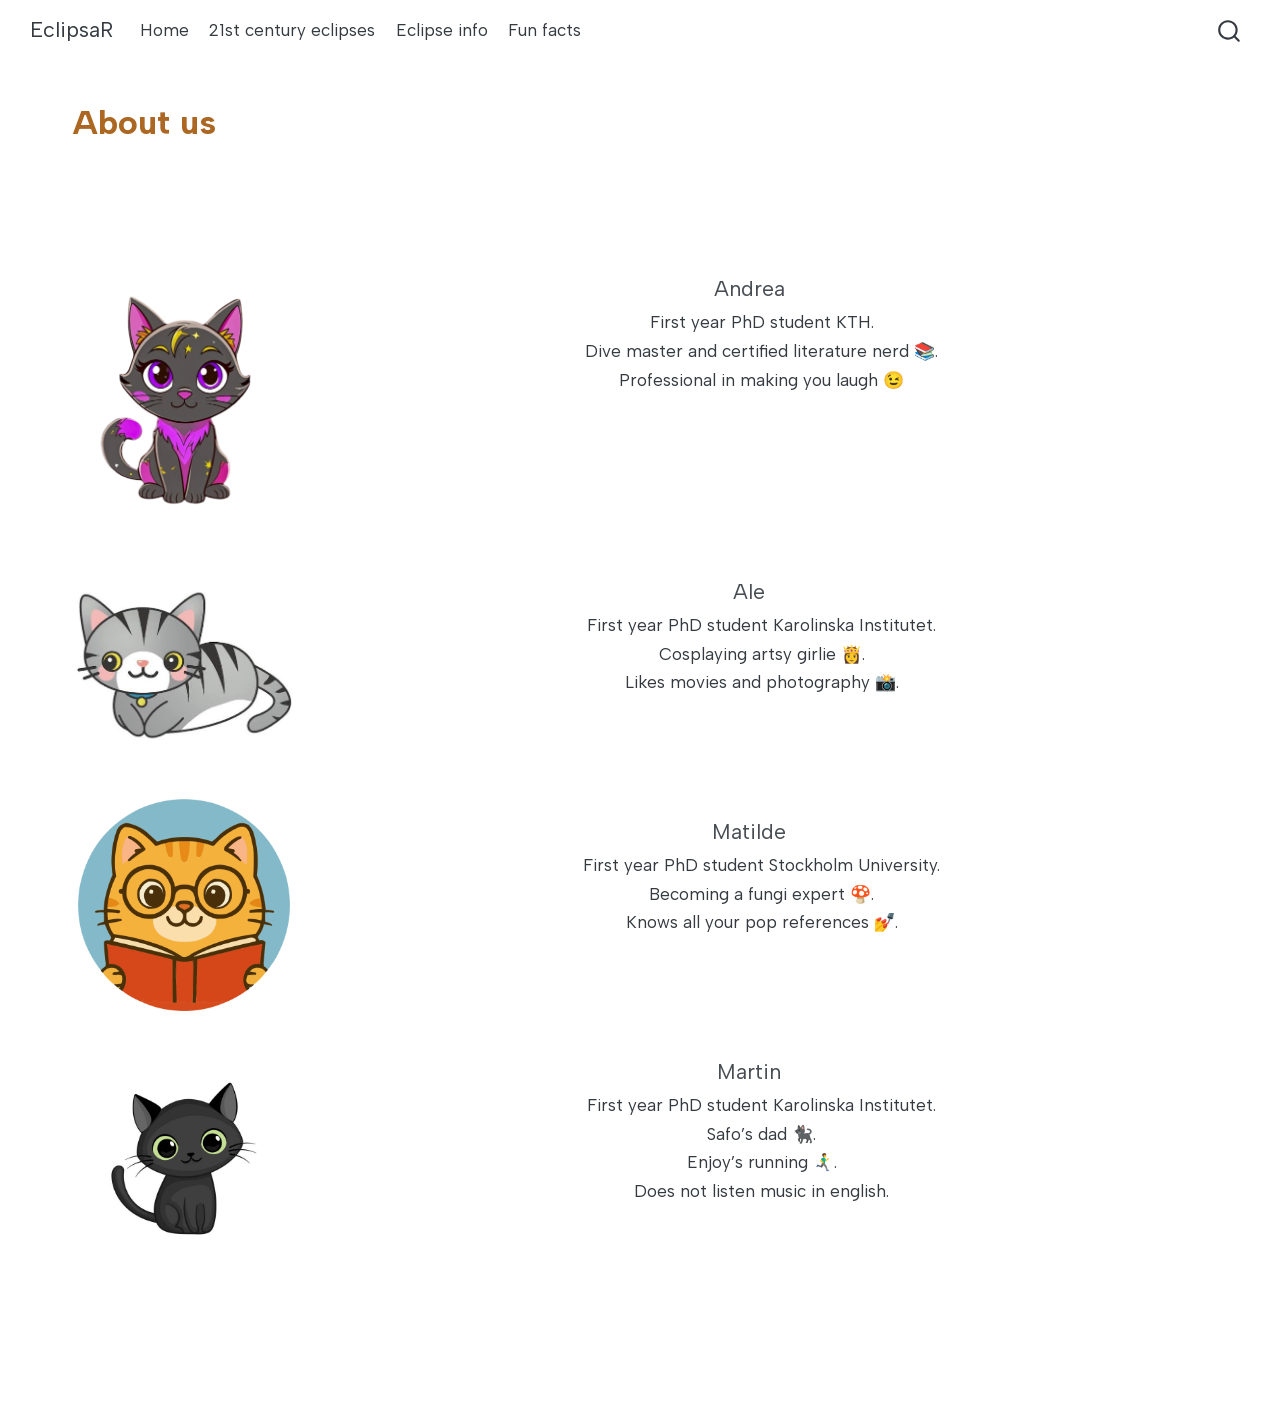
==== about.html @ 077493d9 "Built site for gh-pages" ====
<!DOCTYPE html>
<html xmlns="http://www.w3.org/1999/xhtml" lang="en" xml:lang="en"><head>

<meta charset="utf-8">
<meta name="generator" content="quarto-1.9.37">

<meta name="viewport" content="width=device-width, initial-scale=1.0, user-scalable=yes">


<title>About us – EclipsaR</title>
<style>
/* Default styles provided by pandoc.
** See https://pandoc.org/MANUAL.html#variables-for-html for config info.
*/
code{white-space: pre-wrap;}
span.smallcaps{font-variant: small-caps;}
div.columns{display: flex; gap: min(4vw, 1.5em);}
div.column{flex: auto; overflow-x: auto;}
div.hanging-indent{margin-left: 1.5em; text-indent: -1.5em;}
ul.task-list{list-style: none;}
ul.task-list li input[type="checkbox"] {
  width: 0.8em;
  margin: 0 0.8em 0.2em -1em; /* quarto-specific, see https://github.com/quarto-dev/quarto-cli/issues/4556 */ 
  vertical-align: middle;
}
</style>


<script src="site_libs/quarto-nav/quarto-nav.js"></script>
<script src="site_libs/quarto-nav/headroom.min.js"></script>
<script src="site_libs/clipboard/clipboard.min.js"></script>
<script src="site_libs/quarto-search/autocomplete.umd.js"></script>
<script src="site_libs/quarto-search/fuse.min.js"></script>
<script src="site_libs/quarto-search/quarto-search.js"></script>
<meta name="quarto:offset" content="./">
<script src="site_libs/quarto-html/quarto.js" type="module"></script>
<script src="site_libs/quarto-html/tabsets/tabsets.js" type="module"></script>
<script src="site_libs/quarto-html/popper.min.js"></script>
<script src="site_libs/quarto-html/tippy.umd.min.js"></script>
<script src="site_libs/quarto-html/anchor.min.js"></script>
<link href="site_libs/quarto-html/tippy.css" rel="stylesheet">
<link href="site_libs/quarto-html/quarto-syntax-highlighting-7f8f88aac4f3542376d5c11b86a4c14d.css" rel="stylesheet" class="quarto-color-scheme" id="quarto-text-highlighting-styles">
<link href="site_libs/quarto-html/quarto-syntax-highlighting-dark-d0ae9245876894da5ac7e18953ecc5cc.css" rel="stylesheet" class="quarto-color-scheme quarto-color-alternate" id="quarto-text-highlighting-styles">
<link href="site_libs/quarto-html/quarto-syntax-highlighting-7f8f88aac4f3542376d5c11b86a4c14d.css" rel="stylesheet" class="quarto-color-scheme-extra" id="quarto-text-highlighting-styles">
<script src="site_libs/bootstrap/bootstrap.min.js"></script>
<link href="site_libs/bootstrap/bootstrap-icons.css" rel="stylesheet">
<link href="site_libs/bootstrap/bootstrap-c820c790776d491c0a2e47036dd81f29.min.css" rel="stylesheet" append-hash="true" class="quarto-color-scheme" id="quarto-bootstrap" data-mode="light">
<link href="site_libs/bootstrap/bootstrap-dark-418bec9bb1acf93c9f343d7b9f909638.min.css" rel="stylesheet" append-hash="true" class="quarto-color-scheme quarto-color-alternate" id="quarto-bootstrap" data-mode="light">
<link href="site_libs/bootstrap/bootstrap-c820c790776d491c0a2e47036dd81f29.min.css" rel="stylesheet" append-hash="true" class="quarto-color-scheme-extra" id="quarto-bootstrap" data-mode="light">
<script id="quarto-search-options" type="application/json">{
  "location": "navbar",
  "copy-button": false,
  "collapse-after": 3,
  "panel-placement": "end",
  "type": "overlay",
  "limit": 50,
  "keyboard-shortcut": [
    "f",
    "/",
    "s"
  ],
  "show-item-context": false,
  "language": {
    "search-no-results-text": "No results",
    "search-matching-documents-text": "matching documents",
    "search-copy-link-title": "Copy link to search",
    "search-hide-matches-text": "Hide additional matches",
    "search-more-match-text": "more match in this document",
    "search-more-matches-text": "more matches in this document",
    "search-clear-button-title": "Clear",
    "search-text-placeholder": "",
    "search-detached-cancel-button-title": "Cancel",
    "search-submit-button-title": "Submit",
    "search-label": "Search"
  }
}</script>
<style>

      .quarto-title-block .quarto-title-banner h1,
      .quarto-title-block .quarto-title-banner h2,
      .quarto-title-block .quarto-title-banner h3,
      .quarto-title-block .quarto-title-banner h4,
      .quarto-title-block .quarto-title-banner h5,
      .quarto-title-block .quarto-title-banner h6
      {
        color:  #AC6722;
      }

      .quarto-title-block .quarto-title-banner {
        color:  #AC6722;
      }
</style>


</head>

<body class="nav-fixed quarto-light">

<div id="quarto-search-results"></div>
  <header id="quarto-header" class="headroom fixed-top quarto-banner">
    <nav class="navbar navbar-expand-lg " data-bs-theme="dark">
      <div class="navbar-container container-fluid">
      <div class="navbar-brand-container mx-auto">
    <a class="navbar-brand" href="./index.html">
    <span class="navbar-title">EclipsaR</span>
    </a>
  </div>
            <div id="quarto-search" class="" title="Search"></div>
          <button class="navbar-toggler" type="button" data-bs-toggle="collapse" data-bs-target="#navbarCollapse" aria-controls="navbarCollapse" role="menu" aria-expanded="false" aria-label="Toggle navigation" onclick="if (window.quartoToggleHeadroom) { window.quartoToggleHeadroom(); }">
  <span class="navbar-toggler-icon"></span>
</button>
          <div class="collapse navbar-collapse" id="navbarCollapse">
            <ul class="navbar-nav navbar-nav-scroll me-auto">
  <li class="nav-item">
    <a class="nav-link" href="./index.html"> 
<span class="menu-text">Home</span></a>
  </li>  
  <li class="nav-item">
    <a class="nav-link" href="./Map_21st_century_eclipses.html"> 
<span class="menu-text">21st century eclipses</span></a>
  </li>  
  <li class="nav-item">
    <a class="nav-link" href="./interactive_table.html"> 
<span class="menu-text">Eclipse info</span></a>
  </li>  
  <li class="nav-item">
    <a class="nav-link" href="./fun_facts.html"> 
<span class="menu-text">Fun facts</span></a>
  </li>  
</ul>
          </div> <!-- /navcollapse -->
            <div class="quarto-navbar-tools">
</div>
      </div> <!-- /container-fluid -->
    </nav>
</header>
<!-- content -->
<header id="title-block-header" class="quarto-title-block default page-columns page-full">
  <div class="quarto-title-banner page-columns page-full">
    <div class="quarto-title column-page">
      <h1 class="title">About us</h1>
                      </div>
  </div>
    
  
  <div class="quarto-title-meta column-page">

      
    
      
    </div>
    
  
  </header><div id="quarto-content" class="quarto-container page-columns page-rows-contents page-layout-full page-navbar">
<!-- sidebar -->
<!-- margin-sidebar -->
    
<!-- main -->
<main class="content quarto-banner-title-block column-page" id="quarto-document-content">





<div class="quarto-layout-panel" data-layout="[20,80]">
<div class="quarto-layout-row">
<div class="quarto-layout-cell" style="flex-basis: 20.0%;justify-content: center;">
<p><img src="data/profiles/Andrea.png" class="img-fluid"></p>
</div>
<section id="andrea" class="level4 text-center quarto-layout-cell" style="flex-basis: 80.0%;justify-content: flex-start;">
<h4 class="anchored" data-anchor-id="andrea">Andrea</h4>
<p>First year PhD student KTH.</p>
<p>Dive master and certified literature nerd 📚.</p>
<p>Professional in making you laugh 😉</p>
</section>
</div>
</div>
<div class="quarto-layout-panel" data-layout="[20,80]">
<div class="quarto-layout-row">
<div class="quarto-layout-cell" style="flex-basis: 20.0%;justify-content: center;">
<p><img src="data/profiles/Ale.jpeg" class="img-fluid"></p>
</div>
<section id="ale" class="level4 text-center quarto-layout-cell" style="flex-basis: 80.0%;justify-content: flex-start;">
<h4 class="anchored" data-anchor-id="ale">Ale</h4>
<p>First year PhD student Karolinska Institutet.</p>
<p>Cosplaying artsy girlie 👸.</p>
<p>Likes movies and photography 📸.</p>
</section>
</div>
</div>
<div class="quarto-layout-panel" data-layout="[20,80]">
<div class="quarto-layout-row">
<div class="quarto-layout-cell" style="flex-basis: 20.0%;justify-content: center;">
<p><img src="data/profiles/Matilde.png" class="img-fluid"></p>
</div>
<section id="matilde" class="level4 text-center quarto-layout-cell" style="flex-basis: 80.0%;justify-content: flex-start;">
<h4 class="anchored" data-anchor-id="matilde">Matilde</h4>
<p>First year PhD student Stockholm University.</p>
<p>Becoming a fungi expert 🍄.</p>
<p>Knows all your pop references 💅.</p>
</section>
</div>
</div>
<div class="quarto-layout-panel" data-layout="[20,80]">
<div class="quarto-layout-row">
<div class="quarto-layout-cell" style="flex-basis: 20.0%;justify-content: center;">
<p><img src="data/profiles/Martin.jpg" class="img-fluid"></p>
</div>
<section id="martin" class="level4 text-center quarto-layout-cell" style="flex-basis: 80.0%;justify-content: flex-start;">
<h4 class="anchored" data-anchor-id="martin">Martin</h4>
<p>First year PhD student Karolinska Institutet.</p>
<p>Safo’s dad 🐈‍⬛.</p>
<p>Enjoy’s running 🏃‍♂️‍➡️.</p>
<p>Does not listen music in english.</p>
</section>
</div>
</div>



</main> <!-- /main -->
<script id="quarto-html-after-body" type="application/javascript">
  window.document.addEventListener("DOMContentLoaded", function (event) {
    const icon = "";
    const anchorJS = new window.AnchorJS();
    anchorJS.options = {
      placement: 'right',
      icon: icon
    };
    anchorJS.add('.anchored');
    const isCodeAnnotation = (el) => {
      for (const clz of el.classList) {
        if (clz.startsWith('code-annotation-')) {                     
          return true;
        }
      }
      return false;
    }
    const onCopySuccess = function(e) {
      // button target
      const button = e.trigger;
      // don't keep focus
      button.blur();
      // flash "checked"
      button.classList.add('code-copy-button-checked');
      var currentTitle = button.getAttribute("title");
      button.setAttribute("title", "Copied!");
      let tooltip;
      if (window.bootstrap) {
        button.setAttribute("data-bs-toggle", "tooltip");
        button.setAttribute("data-bs-placement", "left");
        button.setAttribute("data-bs-title", "Copied!");
        tooltip = new bootstrap.Tooltip(button, 
          { trigger: "manual", 
            customClass: "code-copy-button-tooltip",
            offset: [0, -8]});
        tooltip.show();    
      }
      setTimeout(function() {
        if (tooltip) {
          tooltip.hide();
          button.removeAttribute("data-bs-title");
          button.removeAttribute("data-bs-toggle");
          button.removeAttribute("data-bs-placement");
        }
        button.setAttribute("title", currentTitle);
        button.classList.remove('code-copy-button-checked');
      }, 1000);
      // clear code selection
      e.clearSelection();
    }
    const getTextToCopy = function(trigger) {
      const outerScaffold = trigger.parentElement.cloneNode(true);
      const codeEl = outerScaffold.querySelector('code');
      for (const childEl of codeEl.children) {
        if (isCodeAnnotation(childEl)) {
          childEl.remove();
        }
      }
      return codeEl.innerText;
    }
    const clipboard = new window.ClipboardJS('.code-copy-button:not([data-in-quarto-modal])', {
      text: getTextToCopy
    });
    clipboard.on('success', onCopySuccess);
    if (window.document.getElementById('quarto-embedded-source-code-modal')) {
      const clipboardModal = new window.ClipboardJS('.code-copy-button[data-in-quarto-modal]', {
        text: getTextToCopy,
        container: window.document.getElementById('quarto-embedded-source-code-modal')
      });
      clipboardModal.on('success', onCopySuccess);
    }
      var localhostRegex = new RegExp(/^(?:http|https):\/\/localhost\:?[0-9]*\//);
      var mailtoRegex = new RegExp(/^mailto:/);
        var filterRegex = new RegExp('/' + window.location.host + '/');
      var isInternal = (href) => {
          return filterRegex.test(href) || localhostRegex.test(href) || mailtoRegex.test(href);
      }
      // Inspect non-navigation links and adorn them if external
     var links = window.document.querySelectorAll('a[href]:not(.nav-link):not(.navbar-brand):not(.toc-action):not(.sidebar-link):not(.sidebar-item-toggle):not(.pagination-link):not(.no-external):not([aria-hidden]):not(.dropdown-item):not(.quarto-navigation-tool):not(.about-link)');
      for (var i=0; i<links.length; i++) {
        const link = links[i];
        if (!isInternal(link.href)) {
          // undo the damage that might have been done by quarto-nav.js in the case of
          // links that we want to consider external
          if (link.dataset.originalHref !== undefined) {
            link.href = link.dataset.originalHref;
          }
        }
      }
    function tippyHover(el, contentFn, onTriggerFn, onUntriggerFn) {
      const config = {
        allowHTML: true,
        maxWidth: 500,
        delay: 100,
        arrow: false,
        appendTo: function(el) {
            return el.parentElement;
        },
        interactive: true,
        interactiveBorder: 10,
        theme: 'quarto',
        placement: 'bottom-start',
      };
      if (contentFn) {
        config.content = contentFn;
      }
      if (onTriggerFn) {
        config.onTrigger = onTriggerFn;
      }
      if (onUntriggerFn) {
        config.onUntrigger = onUntriggerFn;
      }
      window.tippy(el, config); 
    }
    const noterefs = window.document.querySelectorAll('a[role="doc-noteref"]');
    for (var i=0; i<noterefs.length; i++) {
      const ref = noterefs[i];
      tippyHover(ref, function() {
        // use id or data attribute instead here
        let href = ref.getAttribute('data-footnote-href') || ref.getAttribute('href');
        try { href = new URL(href).hash; } catch {}
        const id = href.replace(/^#\/?/, "");
        const note = window.document.getElementById(id);
        if (note) {
          return note.innerHTML;
        } else {
          return "";
        }
      });
    }
    const xrefs = window.document.querySelectorAll('a.quarto-xref');
    const processXRef = (id, note) => {
      // Strip column container classes
      const stripColumnClz = (el) => {
        el.classList.remove("page-full", "page-columns");
        if (el.children) {
          for (const child of el.children) {
            stripColumnClz(child);
          }
        }
      }
      stripColumnClz(note)
      if (id === null || id.startsWith('sec-')) {
        // Special case sections, only their first couple elements
        const container = document.createElement("div");
        if (note.children && note.children.length > 2) {
          container.appendChild(note.children[0].cloneNode(true));
          for (let i = 1; i < note.children.length; i++) {
            const child = note.children[i];
            if (child.tagName === "P" && child.innerText === "") {
              continue;
            } else {
              container.appendChild(child.cloneNode(true));
              break;
            }
          }
          if (window.Quarto?.typesetMath) {
            window.Quarto.typesetMath(container);
          }
          return container.innerHTML
        } else {
          if (window.Quarto?.typesetMath) {
            window.Quarto.typesetMath(note);
          }
          return note.innerHTML;
        }
      } else {
        // Remove any anchor links if they are present
        const anchorLink = note.querySelector('a.anchorjs-link');
        if (anchorLink) {
          anchorLink.remove();
        }
        if (window.Quarto?.typesetMath) {
          window.Quarto.typesetMath(note);
        }
        if (note.classList.contains("callout")) {
          return note.outerHTML;
        } else {
          return note.innerHTML;
        }
      }
    }
    for (var i=0; i<xrefs.length; i++) {
      const xref = xrefs[i];
      tippyHover(xref, undefined, function(instance) {
        instance.disable();
        let url = xref.getAttribute('href');
        let hash = undefined; 
        if (url.startsWith('#')) {
          hash = url;
        } else {
          try { hash = new URL(url).hash; } catch {}
        }
        if (hash) {
          const id = hash.replace(/^#\/?/, "");
          const note = window.document.getElementById(id);
          if (note !== null) {
            try {
              const html = processXRef(id, note.cloneNode(true));
              instance.setContent(html);
            } finally {
              instance.enable();
              instance.show();
            }
          } else {
            // See if we can fetch this
            fetch(url.split('#')[0])
            .then(res => res.text())
            .then(html => {
              const parser = new DOMParser();
              const htmlDoc = parser.parseFromString(html, "text/html");
              const note = htmlDoc.getElementById(id);
              if (note !== null) {
                const html = processXRef(id, note);
                instance.setContent(html);
              } 
            }).finally(() => {
              instance.enable();
              instance.show();
            });
          }
        } else {
          // See if we can fetch a full url (with no hash to target)
          // This is a special case and we should probably do some content thinning / targeting
          fetch(url)
          .then(res => res.text())
          .then(html => {
            const parser = new DOMParser();
            const htmlDoc = parser.parseFromString(html, "text/html");
            const note = htmlDoc.querySelector('main.content');
            if (note !== null) {
              // This should only happen for chapter cross references
              // (since there is no id in the URL)
              // remove the first header
              if (note.children.length > 0 && note.children[0].tagName === "HEADER") {
                note.children[0].remove();
              }
              const html = processXRef(null, note);
              instance.setContent(html);
            } 
          }).finally(() => {
            instance.enable();
            instance.show();
          });
        }
      }, function(instance) {
      });
    }
        let selectedAnnoteEl;
        const selectorForAnnotation = ( cell, annotation) => {
          let cellAttr = 'data-code-cell="' + cell + '"';
          let lineAttr = 'data-code-annotation="' +  annotation + '"';
          const selector = 'span[' + cellAttr + '][' + lineAttr + ']';
          return selector;
        }
        const selectCodeLines = (annoteEl) => {
          const doc = window.document;
          const targetCell = annoteEl.getAttribute("data-target-cell");
          const targetAnnotation = annoteEl.getAttribute("data-target-annotation");
          const annoteSpan = window.document.querySelector(selectorForAnnotation(targetCell, targetAnnotation));
          const lines = annoteSpan.getAttribute("data-code-lines").split(",");
          const lineIds = lines.map((line) => {
            return targetCell + "-" + line;
          })
          let top = null;
          let height = null;
          let parent = null;
          if (lineIds.length > 0) {
              //compute the position of the single el (top and bottom and make a div)
              const el = window.document.getElementById(lineIds[0]);
              top = el.offsetTop;
              height = el.offsetHeight;
              parent = el.parentElement.parentElement;
            if (lineIds.length > 1) {
              const lastEl = window.document.getElementById(lineIds[lineIds.length - 1]);
              const bottom = lastEl.offsetTop + lastEl.offsetHeight;
              height = bottom - top;
            }
            if (top !== null && height !== null && parent !== null) {
              // cook up a div (if necessary) and position it 
              let div = window.document.getElementById("code-annotation-line-highlight");
              if (div === null) {
                div = window.document.createElement("div");
                div.setAttribute("id", "code-annotation-line-highlight");
                div.style.position = 'absolute';
                parent.appendChild(div);
              }
              div.style.top = top - 2 + "px";
              div.style.height = height + 4 + "px";
              div.style.left = 0;
              let gutterDiv = window.document.getElementById("code-annotation-line-highlight-gutter");
              if (gutterDiv === null) {
                gutterDiv = window.document.createElement("div");
                gutterDiv.setAttribute("id", "code-annotation-line-highlight-gutter");
                gutterDiv.style.position = 'absolute';
                const codeCell = window.document.getElementById(targetCell);
                const gutter = codeCell.querySelector('.code-annotation-gutter');
                gutter.appendChild(gutterDiv);
              }
              gutterDiv.style.top = top - 2 + "px";
              gutterDiv.style.height = height + 4 + "px";
            }
            selectedAnnoteEl = annoteEl;
          }
        };
        const unselectCodeLines = () => {
          const elementsIds = ["code-annotation-line-highlight", "code-annotation-line-highlight-gutter"];
          elementsIds.forEach((elId) => {
            const div = window.document.getElementById(elId);
            if (div) {
              div.remove();
            }
          });
          selectedAnnoteEl = undefined;
        };
          // Handle positioning of the toggle
      window.addEventListener(
        "resize",
        throttle(() => {
          elRect = undefined;
          if (selectedAnnoteEl) {
            selectCodeLines(selectedAnnoteEl);
          }
        }, 10)
      );
      function throttle(fn, ms) {
      let throttle = false;
      let timer;
        return (...args) => {
          if(!throttle) { // first call gets through
              fn.apply(this, args);
              throttle = true;
          } else { // all the others get throttled
              if(timer) clearTimeout(timer); // cancel #2
              timer = setTimeout(() => {
                fn.apply(this, args);
                timer = throttle = false;
              }, ms);
          }
        };
      }
        // Attach click handler to the DT
        const annoteDls = window.document.querySelectorAll('dt[data-target-cell]');
        for (const annoteDlNode of annoteDls) {
          annoteDlNode.addEventListener('click', (event) => {
            const clickedEl = event.target;
            if (clickedEl !== selectedAnnoteEl) {
              unselectCodeLines();
              const activeEl = window.document.querySelector('dt[data-target-cell].code-annotation-active');
              if (activeEl) {
                activeEl.classList.remove('code-annotation-active');
              }
              selectCodeLines(clickedEl);
              clickedEl.classList.add('code-annotation-active');
            } else {
              // Unselect the line
              unselectCodeLines();
              clickedEl.classList.remove('code-annotation-active');
            }
          });
        }
    const findCites = (el) => {
      const parentEl = el.parentElement;
      if (parentEl) {
        const cites = parentEl.dataset.cites;
        if (cites) {
          return {
            el,
            cites: cites.split(' ')
          };
        } else {
          return findCites(el.parentElement)
        }
      } else {
        return undefined;
      }
    };
    var bibliorefs = window.document.querySelectorAll('a[role="doc-biblioref"]');
    for (var i=0; i<bibliorefs.length; i++) {
      const ref = bibliorefs[i];
      const citeInfo = findCites(ref);
      if (citeInfo) {
        tippyHover(citeInfo.el, function() {
          var popup = window.document.createElement('div');
          citeInfo.cites.forEach(function(cite) {
            var citeDiv = window.document.createElement('div');
            citeDiv.classList.add('hanging-indent');
            citeDiv.classList.add('csl-entry');
            var biblioDiv = window.document.getElementById('ref-' + cite);
            if (biblioDiv) {
              citeDiv.innerHTML = biblioDiv.innerHTML;
            }
            popup.appendChild(citeDiv);
          });
          return popup.innerHTML;
        });
      }
    }
  });
  </script>
</div> <!-- /content -->
<footer class="footer">
  <div class="nav-footer">
    <div class="nav-footer-left">
      &nbsp;
    </div>   
    <div class="nav-footer-center">
      <ul class="footer-items list-unstyled">
    <li class="nav-item">
    <a class="nav-link active" href="./about.html" aria-current="page">
<p>about us</p>
</a>
  </li>  
</ul>
    </div>
    <div class="nav-footer-right">
      &nbsp;
    </div>
  </div>
</footer>




</body></html>
---- site_libs/quarto-html/tippy.css ----
.tippy-box[data-animation=fade][data-state=hidden]{opacity:0}[data-tippy-root]{max-width:calc(100vw - 10px)}.tippy-box{position:relative;background-color:#333;color:#fff;border-radius:4px;font-size:14px;line-height:1.4;white-space:normal;outline:0;transition-property:transform,visibility,opacity}.tippy-box[data-placement^=top]>.tippy-arrow{bottom:0}.tippy-box[data-placement^=top]>.tippy-arrow:before{bottom:-7px;left:0;border-width:8px 8px 0;border-top-color:initial;transform-origin:center top}.tippy-box[data-placement^=bottom]>.tippy-arrow{top:0}.tippy-box[data-placement^=bottom]>.tippy-arrow:before{top:-7px;left:0;border-width:0 8px 8px;border-bottom-color:initial;transform-origin:center bottom}.tippy-box[data-placement^=left]>.tippy-arrow{right:0}.tippy-box[data-placement^=left]>.tippy-arrow:before{border-width:8px 0 8px 8px;border-left-color:initial;right:-7px;transform-origin:center left}.tippy-box[data-placement^=right]>.tippy-arrow{left:0}.tippy-box[data-placement^=right]>.tippy-arrow:before{left:-7px;border-width:8px 8px 8px 0;border-right-color:initial;transform-origin:center right}.tippy-box[data-inertia][data-state=visible]{transition-timing-function:cubic-bezier(.54,1.5,.38,1.11)}.tippy-arrow{width:16px;height:16px;color:#333}.tippy-arrow:before{content:"";position:absolute;border-color:transparent;border-style:solid}.tippy-content{position:relative;padding:5px 9px;z-index:1}
---- site_libs/quarto-html/quarto-syntax-highlighting-7f8f88aac4f3542376d5c11b86a4c14d.css ----
/* quarto syntax highlight colors */
:root {
  --quarto-hl-ot-color: #003B4F;
  --quarto-hl-at-color: #657422;
  --quarto-hl-ss-color: #20794D;
  --quarto-hl-an-color: #5E5E5E;
  --quarto-hl-fu-color: #4758AB;
  --quarto-hl-st-color: #20794D;
  --quarto-hl-cf-color: #003B4F;
  --quarto-hl-op-color: #5E5E5E;
  --quarto-hl-er-color: #AD0000;
  --quarto-hl-bn-color: #AD0000;
  --quarto-hl-al-color: #AD0000;
  --quarto-hl-va-color: #111111;
  --quarto-hl-bu-color: inherit;
  --quarto-hl-ex-color: inherit;
  --quarto-hl-pp-color: #AD0000;
  --quarto-hl-in-color: #5E5E5E;
  --quarto-hl-vs-color: #20794D;
  --quarto-hl-wa-color: #5E5E5E;
  --quarto-hl-do-color: #5E5E5E;
  --quarto-hl-im-color: #00769E;
  --quarto-hl-ch-color: #20794D;
  --quarto-hl-dt-color: #AD0000;
  --quarto-hl-fl-color: #AD0000;
  --quarto-hl-co-color: #5E5E5E;
  --quarto-hl-cv-color: #5E5E5E;
  --quarto-hl-cn-color: #8f5902;
  --quarto-hl-sc-color: #5E5E5E;
  --quarto-hl-dv-color: #AD0000;
  --quarto-hl-kw-color: #003B4F;
}

/* other quarto variables */
:root {
  --quarto-font-monospace: SFMono-Regular, Menlo, Monaco, Consolas, "Liberation Mono", "Courier New", monospace;
}

/* syntax highlight based on Pandoc's rules */
pre > code.sourceCode > span {
  color: #003B4F;
}

code.sourceCode > span {
  color: #003B4F;
}

div.sourceCode,
div.sourceCode pre.sourceCode {
  color: #003B4F;
}

/* Normal */
code span {
  color: #003B4F;
}

/* Alert */
code span.al {
  color: #AD0000;
  font-style: inherit;
}

/* Annotation */
code span.an {
  color: #5E5E5E;
  font-style: inherit;
}

/* Attribute */
code span.at {
  color: #657422;
  font-style: inherit;
}

/* BaseN */
code span.bn {
  color: #AD0000;
  font-style: inherit;
}

/* BuiltIn */
code span.bu {
  font-style: inherit;
}

/* ControlFlow */
code span.cf {
  color: #003B4F;
  font-weight: bold;
  font-style: inherit;
}

/* Char */
code span.ch {
  color: #20794D;
  font-style: inherit;
}

/* Constant */
code span.cn {
  color: #8f5902;
  font-style: inherit;
}

/* Comment */
code span.co {
  color: #5E5E5E;
  font-style: inherit;
}

/* CommentVar */
code span.cv {
  color: #5E5E5E;
  font-style: italic;
}

/* Documentation */
code span.do {
  color: #5E5E5E;
  font-style: italic;
}

/* DataType */
code span.dt {
  color: #AD0000;
  font-style: inherit;
}

/* DecVal */
code span.dv {
  color: #AD0000;
  font-style: inherit;
}

/* Error */
code span.er {
  color: #AD0000;
  font-style: inherit;
}

/* Extension */
code span.ex {
  font-style: inherit;
}

/* Float */
code span.fl {
  color: #AD0000;
  font-style: inherit;
}

/* Function */
code span.fu {
  color: #4758AB;
  font-style: inherit;
}

/* Import */
code span.im {
  color: #00769E;
  font-style: inherit;
}

/* Information */
code span.in {
  color: #5E5E5E;
  font-style: inherit;
}

/* Keyword */
code span.kw {
  color: #003B4F;
  font-weight: bold;
  font-style: inherit;
}

/* Operator */
code span.op {
  color: #5E5E5E;
  font-style: inherit;
}

/* Other */
code span.ot {
  color: #003B4F;
  font-style: inherit;
}

/* Preprocessor */
code span.pp {
  color: #AD0000;
  font-style: inherit;
}

/* SpecialChar */
code span.sc {
  color: #5E5E5E;
  font-style: inherit;
}

/* SpecialString */
code span.ss {
  color: #20794D;
  font-style: inherit;
}

/* String */
code span.st {
  color: #20794D;
  font-style: inherit;
}

/* Variable */
code span.va {
  color: #111111;
  font-style: inherit;
}

/* VerbatimString */
code span.vs {
  color: #20794D;
  font-style: inherit;
}

/* Warning */
code span.wa {
  color: #5E5E5E;
  font-style: italic;
}

.prevent-inlining {
  content: "</";
}

/*# sourceMappingURL=789ad8cd35626ba772517505b42a116e.css.map */
---- site_libs/quarto-html/quarto-syntax-highlighting-dark-d0ae9245876894da5ac7e18953ecc5cc.css ----
/* quarto syntax highlight colors */
:root {
  --quarto-hl-al-color: #f07178;
  --quarto-hl-an-color: #d4d0ab;
  --quarto-hl-at-color: #00e0e0;
  --quarto-hl-bn-color: #d4d0ab;
  --quarto-hl-bu-color: #abe338;
  --quarto-hl-ch-color: #abe338;
  --quarto-hl-co-color: #f8f8f2;
  --quarto-hl-cv-color: #ffd700;
  --quarto-hl-cn-color: #ffd700;
  --quarto-hl-cf-color: #ffa07a;
  --quarto-hl-dt-color: #ffa07a;
  --quarto-hl-dv-color: #d4d0ab;
  --quarto-hl-do-color: #f8f8f2;
  --quarto-hl-er-color: #f07178;
  --quarto-hl-ex-color: #00e0e0;
  --quarto-hl-fl-color: #d4d0ab;
  --quarto-hl-fu-color: #ffa07a;
  --quarto-hl-im-color: #abe338;
  --quarto-hl-in-color: #d4d0ab;
  --quarto-hl-kw-color: #ffa07a;
  --quarto-hl-op-color: #ffa07a;
  --quarto-hl-ot-color: #00e0e0;
  --quarto-hl-pp-color: #dcc6e0;
  --quarto-hl-re-color: #00e0e0;
  --quarto-hl-sc-color: #abe338;
  --quarto-hl-ss-color: #abe338;
  --quarto-hl-st-color: #abe338;
  --quarto-hl-va-color: #00e0e0;
  --quarto-hl-vs-color: #abe338;
  --quarto-hl-wa-color: #dcc6e0;
}

/* other quarto variables */
:root {
  --quarto-font-monospace: SFMono-Regular, Menlo, Monaco, Consolas, "Liberation Mono", "Courier New", monospace;
}

/* syntax highlight based on Pandoc's rules */
pre > code.sourceCode > span {
  color: #f8f8f2;
}

code.sourceCode > span {
  color: #f8f8f2;
}

div.sourceCode,
div.sourceCode pre.sourceCode {
  color: #f8f8f2;
}

/* Normal */
code span {
  color: #f8f8f2;
}

/* Alert */
code span.al {
  color: #f07178;
}

/* Annotation */
code span.an {
  color: #d4d0ab;
}

/* Attribute */
code span.at {
  color: #00e0e0;
}

/* BaseN */
code span.bn {
  color: #d4d0ab;
}

/* BuiltIn */
code span.bu {
  color: #abe338;
}

/* ControlFlow */
code span.cf {
  font-weight: bold;
  color: #ffa07a;
}

/* Char */
code span.ch {
  color: #abe338;
}

/* Constant */
code span.cn {
  color: #ffd700;
}

/* Comment */
code span.co {
  font-style: italic;
  color: #f8f8f2;
}

/* CommentVar */
code span.cv {
  color: #ffd700;
}

/* Documentation */
code span.do {
  color: #f8f8f2;
}

/* DataType */
code span.dt {
  color: #ffa07a;
}

/* DecVal */
code span.dv {
  color: #d4d0ab;
}

/* Error */
code span.er {
  color: #f07178;
  text-decoration: underline;
}

/* Extension */
code span.ex {
  font-weight: bold;
  color: #00e0e0;
}

/* Float */
code span.fl {
  color: #d4d0ab;
}

/* Function */
code span.fu {
  color: #ffa07a;
}

/* Import */
code span.im {
  color: #abe338;
}

/* Information */
code span.in {
  color: #d4d0ab;
}

/* Keyword */
code span.kw {
  font-weight: bold;
  color: #ffa07a;
}

/* Operator */
code span.op {
  color: #ffa07a;
}

/* Other */
code span.ot {
  color: #00e0e0;
}

/* Preprocessor */
code span.pp {
  color: #dcc6e0;
}

/* RegionMarker */
code span.re {
  background-color: #f8f8f2;
  color: #00e0e0;
}

/* SpecialChar */
code span.sc {
  color: #abe338;
}

/* SpecialString */
code span.ss {
  color: #abe338;
}

/* String */
code span.st {
  color: #abe338;
}

/* Variable */
code span.va {
  color: #00e0e0;
}

/* VerbatimString */
code span.vs {
  color: #abe338;
}

/* Warning */
code span.wa {
  color: #dcc6e0;
}

.prevent-inlining {
  content: "</";
}

/*# sourceMappingURL=e2dac9153eaf3c552d5043f9565d03d7.css.map */
---- site_libs/quarto-html/quarto-syntax-highlighting-7f8f88aac4f3542376d5c11b86a4c14d.css ----
/* quarto syntax highlight colors */
:root {
  --quarto-hl-ot-color: #003B4F;
  --quarto-hl-at-color: #657422;
  --quarto-hl-ss-color: #20794D;
  --quarto-hl-an-color: #5E5E5E;
  --quarto-hl-fu-color: #4758AB;
  --quarto-hl-st-color: #20794D;
  --quarto-hl-cf-color: #003B4F;
  --quarto-hl-op-color: #5E5E5E;
  --quarto-hl-er-color: #AD0000;
  --quarto-hl-bn-color: #AD0000;
  --quarto-hl-al-color: #AD0000;
  --quarto-hl-va-color: #111111;
  --quarto-hl-bu-color: inherit;
  --quarto-hl-ex-color: inherit;
  --quarto-hl-pp-color: #AD0000;
  --quarto-hl-in-color: #5E5E5E;
  --quarto-hl-vs-color: #20794D;
  --quarto-hl-wa-color: #5E5E5E;
  --quarto-hl-do-color: #5E5E5E;
  --quarto-hl-im-color: #00769E;
  --quarto-hl-ch-color: #20794D;
  --quarto-hl-dt-color: #AD0000;
  --quarto-hl-fl-color: #AD0000;
  --quarto-hl-co-color: #5E5E5E;
  --quarto-hl-cv-color: #5E5E5E;
  --quarto-hl-cn-color: #8f5902;
  --quarto-hl-sc-color: #5E5E5E;
  --quarto-hl-dv-color: #AD0000;
  --quarto-hl-kw-color: #003B4F;
}

/* other quarto variables */
:root {
  --quarto-font-monospace: SFMono-Regular, Menlo, Monaco, Consolas, "Liberation Mono", "Courier New", monospace;
}

/* syntax highlight based on Pandoc's rules */
pre > code.sourceCode > span {
  color: #003B4F;
}

code.sourceCode > span {
  color: #003B4F;
}

div.sourceCode,
div.sourceCode pre.sourceCode {
  color: #003B4F;
}

/* Normal */
code span {
  color: #003B4F;
}

/* Alert */
code span.al {
  color: #AD0000;
  font-style: inherit;
}

/* Annotation */
code span.an {
  color: #5E5E5E;
  font-style: inherit;
}

/* Attribute */
code span.at {
  color: #657422;
  font-style: inherit;
}

/* BaseN */
code span.bn {
  color: #AD0000;
  font-style: inherit;
}

/* BuiltIn */
code span.bu {
  font-style: inherit;
}

/* ControlFlow */
code span.cf {
  color: #003B4F;
  font-weight: bold;
  font-style: inherit;
}

/* Char */
code span.ch {
  color: #20794D;
  font-style: inherit;
}

/* Constant */
code span.cn {
  color: #8f5902;
  font-style: inherit;
}

/* Comment */
code span.co {
  color: #5E5E5E;
  font-style: inherit;
}

/* CommentVar */
code span.cv {
  color: #5E5E5E;
  font-style: italic;
}

/* Documentation */
code span.do {
  color: #5E5E5E;
  font-style: italic;
}

/* DataType */
code span.dt {
  color: #AD0000;
  font-style: inherit;
}

/* DecVal */
code span.dv {
  color: #AD0000;
  font-style: inherit;
}

/* Error */
code span.er {
  color: #AD0000;
  font-style: inherit;
}

/* Extension */
code span.ex {
  font-style: inherit;
}

/* Float */
code span.fl {
  color: #AD0000;
  font-style: inherit;
}

/* Function */
code span.fu {
  color: #4758AB;
  font-style: inherit;
}

/* Import */
code span.im {
  color: #00769E;
  font-style: inherit;
}

/* Information */
code span.in {
  color: #5E5E5E;
  font-style: inherit;
}

/* Keyword */
code span.kw {
  color: #003B4F;
  font-weight: bold;
  font-style: inherit;
}

/* Operator */
code span.op {
  color: #5E5E5E;
  font-style: inherit;
}

/* Other */
code span.ot {
  color: #003B4F;
  font-style: inherit;
}

/* Preprocessor */
code span.pp {
  color: #AD0000;
  font-style: inherit;
}

/* SpecialChar */
code span.sc {
  color: #5E5E5E;
  font-style: inherit;
}

/* SpecialString */
code span.ss {
  color: #20794D;
  font-style: inherit;
}

/* String */
code span.st {
  color: #20794D;
  font-style: inherit;
}

/* Variable */
code span.va {
  color: #111111;
  font-style: inherit;
}

/* VerbatimString */
code span.vs {
  color: #20794D;
  font-style: inherit;
}

/* Warning */
code span.wa {
  color: #5E5E5E;
  font-style: italic;
}

.prevent-inlining {
  content: "</";
}

/*# sourceMappingURL=789ad8cd35626ba772517505b42a116e.css.map */
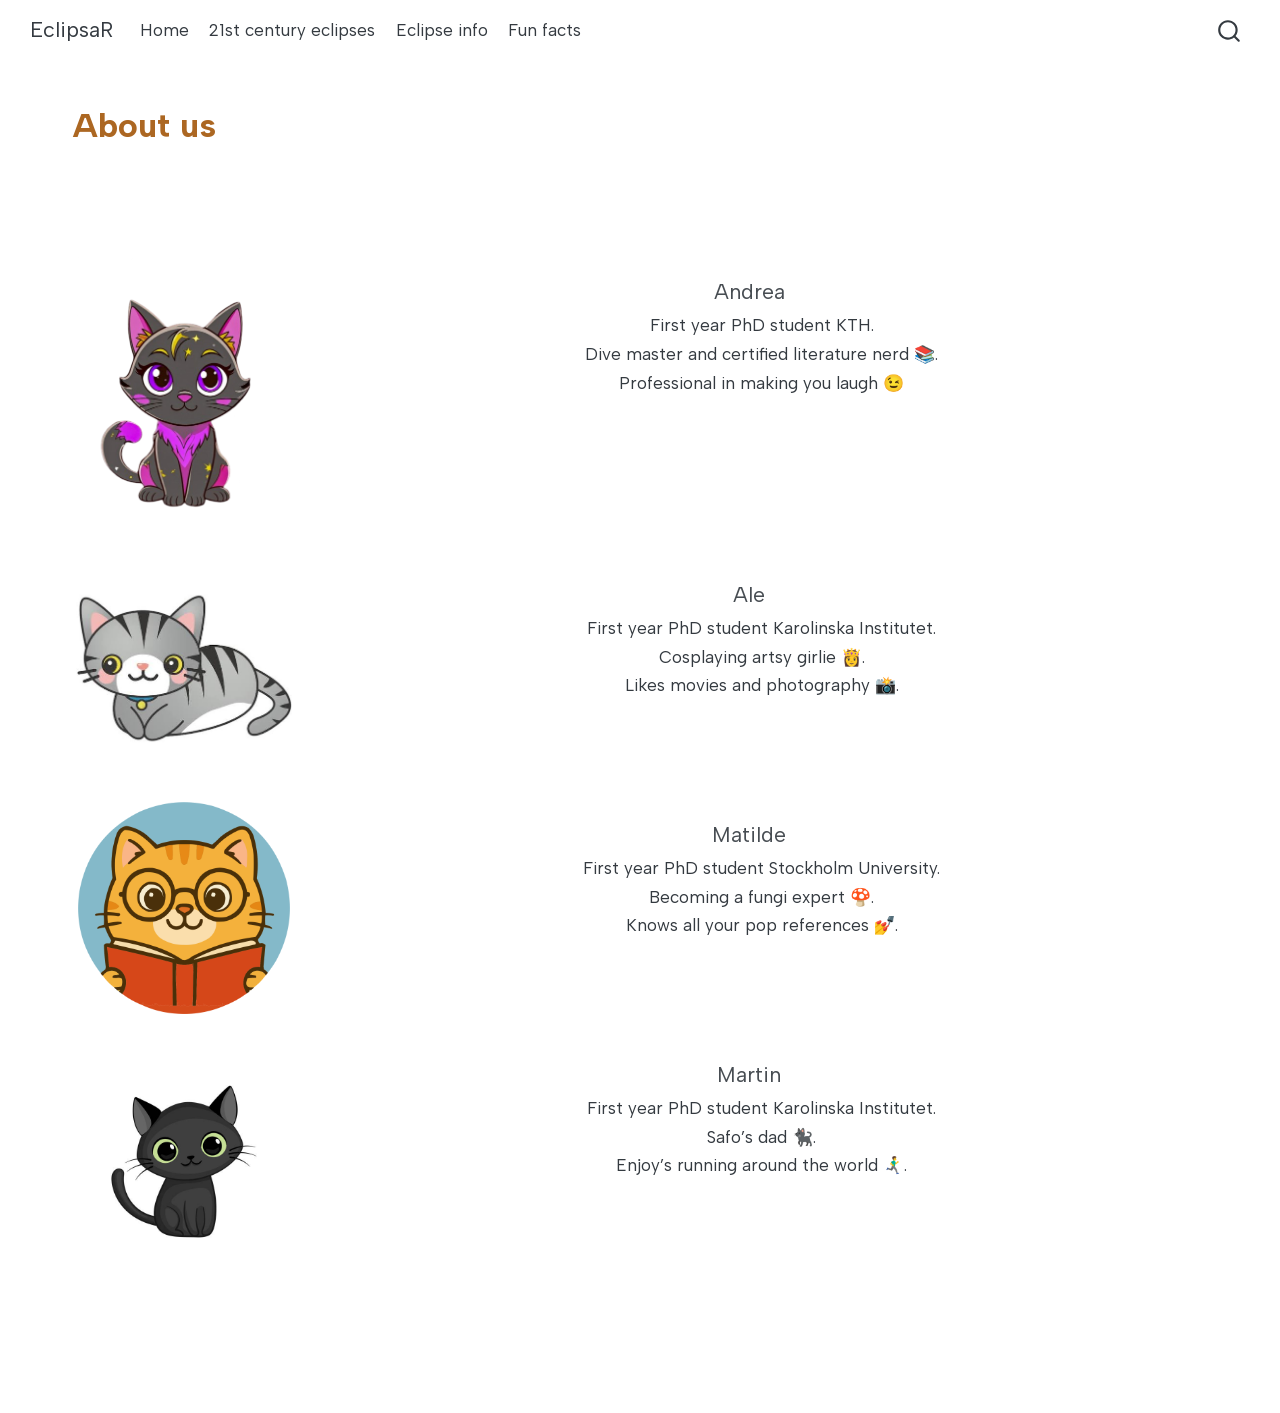
==== commit 9c7cf038: "Built site for gh-pages" ====
--- a/about.html
+++ b/about.html
@@ -2,7 +2,7 @@
 <html xmlns="http://www.w3.org/1999/xhtml" lang="en" xml:lang="en"><head>
 
 <meta charset="utf-8">
-<meta name="generator" content="quarto-1.9.37">
+<meta name="generator" content="quarto-1.10.18">
 
 <meta name="viewport" content="width=device-width, initial-scale=1.0, user-scalable=yes">
 
@@ -12,10 +12,13 @@
 /* Default styles provided by pandoc.
 ** See https://pandoc.org/MANUAL.html#variables-for-html for config info.
 */
-code{white-space: pre-wrap;}
 span.smallcaps{font-variant: small-caps;}
-div.columns{display: flex; gap: min(4vw, 1.5em);}
-div.column{flex: auto; overflow-x: auto;}
+div.columns{display: flex; gap: 1.5em;}
+div.column{flex: auto;}
+@media screen {
+div.columns{gap: min(4vw, 1.5em);}
+div.column{overflow-x: auto;}
+}
 div.hanging-indent{margin-left: 1.5em; text-indent: -1.5em;}
 ul.task-list{list-style: none;}
 ul.task-list li input[type="checkbox"] {
@@ -39,14 +42,14 @@
 <script src="site_libs/quarto-html/tippy.umd.min.js"></script>
 <script src="site_libs/quarto-html/anchor.min.js"></script>
 <link href="site_libs/quarto-html/tippy.css" rel="stylesheet">
-<link href="site_libs/quarto-html/quarto-syntax-highlighting-7f8f88aac4f3542376d5c11b86a4c14d.css" rel="stylesheet" class="quarto-color-scheme" id="quarto-text-highlighting-styles">
-<link href="site_libs/quarto-html/quarto-syntax-highlighting-dark-d0ae9245876894da5ac7e18953ecc5cc.css" rel="stylesheet" class="quarto-color-scheme quarto-color-alternate" id="quarto-text-highlighting-styles">
-<link href="site_libs/quarto-html/quarto-syntax-highlighting-7f8f88aac4f3542376d5c11b86a4c14d.css" rel="stylesheet" class="quarto-color-scheme-extra" id="quarto-text-highlighting-styles">
+<link href="site_libs/quarto-html/quarto-syntax-highlighting-64a204ab8560d761af7679ceaba22944.css" rel="stylesheet" class="quarto-color-scheme" id="quarto-text-highlighting-styles">
+<link href="site_libs/quarto-html/quarto-syntax-highlighting-dark-b85bc7c33db8c58e0ec93c3465666fed.css" rel="stylesheet" class="quarto-color-scheme quarto-color-alternate" id="quarto-text-highlighting-styles">
+<link href="site_libs/quarto-html/quarto-syntax-highlighting-64a204ab8560d761af7679ceaba22944.css" rel="stylesheet" class="quarto-color-scheme-extra" id="quarto-text-highlighting-styles">
 <script src="site_libs/bootstrap/bootstrap.min.js"></script>
 <link href="site_libs/bootstrap/bootstrap-icons.css" rel="stylesheet">
-<link href="site_libs/bootstrap/bootstrap-c820c790776d491c0a2e47036dd81f29.min.css" rel="stylesheet" append-hash="true" class="quarto-color-scheme" id="quarto-bootstrap" data-mode="light">
-<link href="site_libs/bootstrap/bootstrap-dark-418bec9bb1acf93c9f343d7b9f909638.min.css" rel="stylesheet" append-hash="true" class="quarto-color-scheme quarto-color-alternate" id="quarto-bootstrap" data-mode="light">
-<link href="site_libs/bootstrap/bootstrap-c820c790776d491c0a2e47036dd81f29.min.css" rel="stylesheet" append-hash="true" class="quarto-color-scheme-extra" id="quarto-bootstrap" data-mode="light">
+<link href="site_libs/bootstrap/bootstrap-e7e3ff9ac96207298a1b43defaaa908c.min.css" rel="stylesheet" append-hash="true" class="quarto-color-scheme" id="quarto-bootstrap" data-mode="light">
+<link href="site_libs/bootstrap/bootstrap-dark-b978a3874308e30ec489b968a37c4d53.min.css" rel="stylesheet" append-hash="true" class="quarto-color-scheme quarto-color-alternate" id="quarto-bootstrap" data-mode="light">
+<link href="site_libs/bootstrap/bootstrap-e7e3ff9ac96207298a1b43defaaa908c.min.css" rel="stylesheet" append-hash="true" class="quarto-color-scheme-extra" id="quarto-bootstrap" data-mode="light">
 <script id="quarto-search-options" type="application/json">{
   "location": "navbar",
   "copy-button": false,
@@ -210,8 +213,7 @@
 <h4 class="anchored" data-anchor-id="martin">Martin</h4>
 <p>First year PhD student Karolinska Institutet.</p>
 <p>Safo’s dad 🐈‍⬛.</p>
-<p>Enjoy’s running 🏃‍♂️‍➡️.</p>
-<p>Does not listen music in english.</p>
+<p>Enjoy’s running around the world 🏃‍♂️‍➡️.</p>
 </section>
 </div>
 </div>
@@ -292,7 +294,7 @@
     }
       var localhostRegex = new RegExp(/^(?:http|https):\/\/localhost\:?[0-9]*\//);
       var mailtoRegex = new RegExp(/^mailto:/);
-        var filterRegex = new RegExp('/' + window.location.host + '/');
+        var filterRegex = new RegExp("https:\/\/ma-ulloa\.github\.io\/eclipsaR\/");
       var isInternal = (href) => {
           return filterRegex.test(href) || localhostRegex.test(href) || mailtoRegex.test(href);
       }
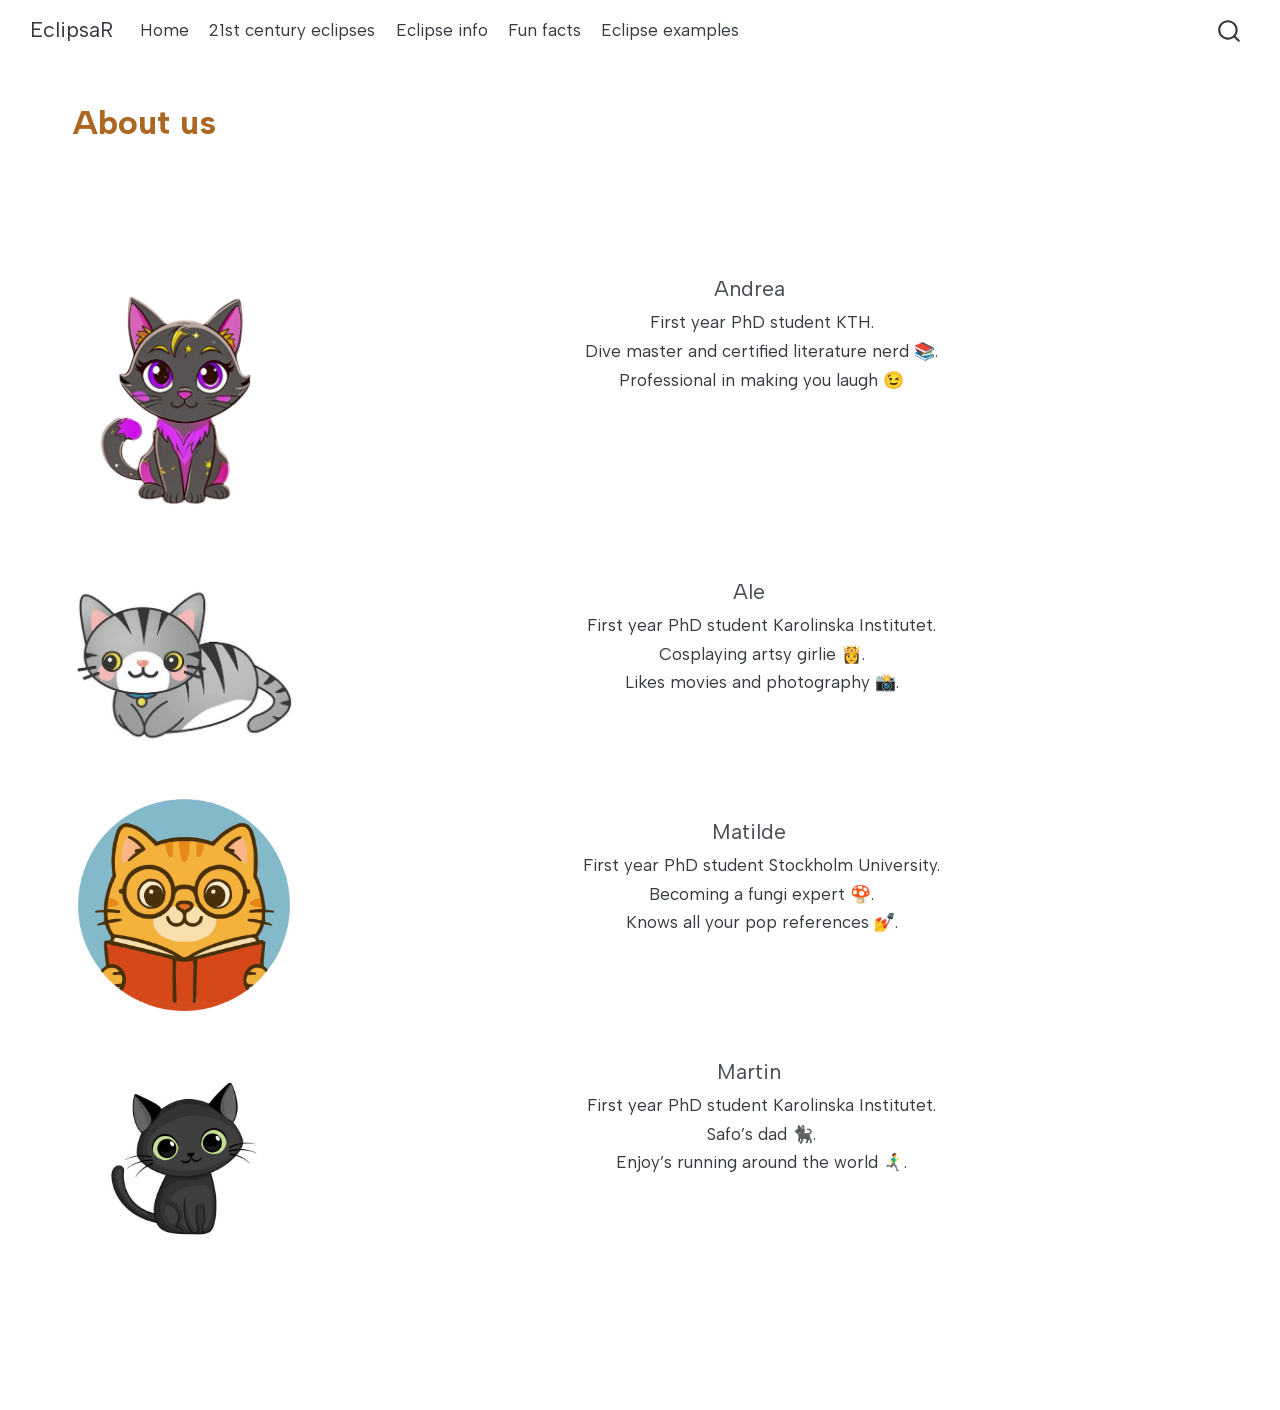
==== commit e5dd63e3: "Built site for gh-pages" ====
--- a/about.html
+++ b/about.html
@@ -2,7 +2,7 @@
 <html xmlns="http://www.w3.org/1999/xhtml" lang="en" xml:lang="en"><head>
 
 <meta charset="utf-8">
-<meta name="generator" content="quarto-1.10.18">
+<meta name="generator" content="quarto-1.9.38">
 
 <meta name="viewport" content="width=device-width, initial-scale=1.0, user-scalable=yes">
 
@@ -12,13 +12,10 @@
 /* Default styles provided by pandoc.
 ** See https://pandoc.org/MANUAL.html#variables-for-html for config info.
 */
+code{white-space: pre-wrap;}
 span.smallcaps{font-variant: small-caps;}
-div.columns{display: flex; gap: 1.5em;}
-div.column{flex: auto;}
-@media screen {
-div.columns{gap: min(4vw, 1.5em);}
-div.column{overflow-x: auto;}
-}
+div.columns{display: flex; gap: min(4vw, 1.5em);}
+div.column{flex: auto; overflow-x: auto;}
 div.hanging-indent{margin-left: 1.5em; text-indent: -1.5em;}
 ul.task-list{list-style: none;}
 ul.task-list li input[type="checkbox"] {
@@ -42,14 +39,14 @@
 <script src="site_libs/quarto-html/tippy.umd.min.js"></script>
 <script src="site_libs/quarto-html/anchor.min.js"></script>
 <link href="site_libs/quarto-html/tippy.css" rel="stylesheet">
-<link href="site_libs/quarto-html/quarto-syntax-highlighting-64a204ab8560d761af7679ceaba22944.css" rel="stylesheet" class="quarto-color-scheme" id="quarto-text-highlighting-styles">
-<link href="site_libs/quarto-html/quarto-syntax-highlighting-dark-b85bc7c33db8c58e0ec93c3465666fed.css" rel="stylesheet" class="quarto-color-scheme quarto-color-alternate" id="quarto-text-highlighting-styles">
-<link href="site_libs/quarto-html/quarto-syntax-highlighting-64a204ab8560d761af7679ceaba22944.css" rel="stylesheet" class="quarto-color-scheme-extra" id="quarto-text-highlighting-styles">
+<link href="site_libs/quarto-html/quarto-syntax-highlighting-15634bcf2e68342d4ad2dfa704d543f6.css" rel="stylesheet" class="quarto-color-scheme" id="quarto-text-highlighting-styles">
+<link href="site_libs/quarto-html/quarto-syntax-highlighting-dark-0a6b7249c26820e032cb0bd839ff02b1.css" rel="stylesheet" class="quarto-color-scheme quarto-color-alternate" id="quarto-text-highlighting-styles">
+<link href="site_libs/quarto-html/quarto-syntax-highlighting-15634bcf2e68342d4ad2dfa704d543f6.css" rel="stylesheet" class="quarto-color-scheme-extra" id="quarto-text-highlighting-styles">
 <script src="site_libs/bootstrap/bootstrap.min.js"></script>
 <link href="site_libs/bootstrap/bootstrap-icons.css" rel="stylesheet">
-<link href="site_libs/bootstrap/bootstrap-e7e3ff9ac96207298a1b43defaaa908c.min.css" rel="stylesheet" append-hash="true" class="quarto-color-scheme" id="quarto-bootstrap" data-mode="light">
-<link href="site_libs/bootstrap/bootstrap-dark-b978a3874308e30ec489b968a37c4d53.min.css" rel="stylesheet" append-hash="true" class="quarto-color-scheme quarto-color-alternate" id="quarto-bootstrap" data-mode="light">
-<link href="site_libs/bootstrap/bootstrap-e7e3ff9ac96207298a1b43defaaa908c.min.css" rel="stylesheet" append-hash="true" class="quarto-color-scheme-extra" id="quarto-bootstrap" data-mode="light">
+<link href="site_libs/bootstrap/bootstrap-2286e7fa73a323c9ab767ca436eccc66.min.css" rel="stylesheet" append-hash="true" class="quarto-color-scheme" id="quarto-bootstrap" data-mode="light">
+<link href="site_libs/bootstrap/bootstrap-dark-7b820a1d131a364be1b3ba2ea4c5c702.min.css" rel="stylesheet" append-hash="true" class="quarto-color-scheme quarto-color-alternate" id="quarto-bootstrap" data-mode="light">
+<link href="site_libs/bootstrap/bootstrap-2286e7fa73a323c9ab767ca436eccc66.min.css" rel="stylesheet" append-hash="true" class="quarto-color-scheme-extra" id="quarto-bootstrap" data-mode="light">
 <script id="quarto-search-options" type="application/json">{
   "location": "navbar",
   "copy-button": false,
@@ -129,6 +126,10 @@
   <li class="nav-item">
     <a class="nav-link" href="./fun_facts.html"> 
 <span class="menu-text">Fun facts</span></a>
+  </li>  
+  <li class="nav-item">
+    <a class="nav-link" href="./individual_examples.html"> 
+<span class="menu-text">Eclipse examples</span></a>
   </li>  
 </ul>
           </div> <!-- /navcollapse -->
--- a/site_libs/quarto-html/quarto-syntax-highlighting-15634bcf2e68342d4ad2dfa704d543f6.css
+++ b/site_libs/quarto-html/quarto-syntax-highlighting-15634bcf2e68342d4ad2dfa704d543f6.css
@@ -0,0 +1,236 @@
+/* quarto syntax highlight colors */
+:root {
+  --quarto-hl-ot-color: #003B4F;
+  --quarto-hl-at-color: #657422;
+  --quarto-hl-ss-color: #20794D;
+  --quarto-hl-an-color: #5E5E5E;
+  --quarto-hl-fu-color: #4758AB;
+  --quarto-hl-st-color: #20794D;
+  --quarto-hl-cf-color: #003B4F;
+  --quarto-hl-op-color: #5E5E5E;
+  --quarto-hl-er-color: #AD0000;
+  --quarto-hl-bn-color: #AD0000;
+  --quarto-hl-al-color: #AD0000;
+  --quarto-hl-va-color: #111111;
+  --quarto-hl-bu-color: inherit;
+  --quarto-hl-ex-color: inherit;
+  --quarto-hl-pp-color: #AD0000;
+  --quarto-hl-in-color: #5E5E5E;
+  --quarto-hl-vs-color: #20794D;
+  --quarto-hl-wa-color: #5E5E5E;
+  --quarto-hl-do-color: #5E5E5E;
+  --quarto-hl-im-color: #00769E;
+  --quarto-hl-ch-color: #20794D;
+  --quarto-hl-dt-color: #AD0000;
+  --quarto-hl-fl-color: #AD0000;
+  --quarto-hl-co-color: #5E5E5E;
+  --quarto-hl-cv-color: #5E5E5E;
+  --quarto-hl-cn-color: #8f5902;
+  --quarto-hl-sc-color: #5E5E5E;
+  --quarto-hl-dv-color: #AD0000;
+  --quarto-hl-kw-color: #003B4F;
+}
+
+/* other quarto variables */
+:root {
+  --quarto-font-monospace: SFMono-Regular, Menlo, Monaco, Consolas, "Liberation Mono", "Courier New", monospace;
+}
+
+/* syntax highlight based on Pandoc's rules */
+pre > code.sourceCode > span {
+  color: #003B4F;
+}
+
+code.sourceCode > span {
+  color: #003B4F;
+}
+
+div.sourceCode,
+div.sourceCode pre.sourceCode {
+  color: #003B4F;
+}
+
+/* Normal */
+code span {
+  color: #003B4F;
+}
+
+/* Alert */
+code span.al {
+  color: #AD0000;
+  font-style: inherit;
+}
+
+/* Annotation */
+code span.an {
+  color: #5E5E5E;
+  font-style: inherit;
+}
+
+/* Attribute */
+code span.at {
+  color: #657422;
+  font-style: inherit;
+}
+
+/* BaseN */
+code span.bn {
+  color: #AD0000;
+  font-style: inherit;
+}
+
+/* BuiltIn */
+code span.bu {
+  font-style: inherit;
+}
+
+/* ControlFlow */
+code span.cf {
+  color: #003B4F;
+  font-weight: bold;
+  font-style: inherit;
+}
+
+/* Char */
+code span.ch {
+  color: #20794D;
+  font-style: inherit;
+}
+
+/* Constant */
+code span.cn {
+  color: #8f5902;
+  font-style: inherit;
+}
+
+/* Comment */
+code span.co {
+  color: #5E5E5E;
+  font-style: inherit;
+}
+
+/* CommentVar */
+code span.cv {
+  color: #5E5E5E;
+  font-style: italic;
+}
+
+/* Documentation */
+code span.do {
+  color: #5E5E5E;
+  font-style: italic;
+}
+
+/* DataType */
+code span.dt {
+  color: #AD0000;
+  font-style: inherit;
+}
+
+/* DecVal */
+code span.dv {
+  color: #AD0000;
+  font-style: inherit;
+}
+
+/* Error */
+code span.er {
+  color: #AD0000;
+  font-style: inherit;
+}
+
+/* Extension */
+code span.ex {
+  font-style: inherit;
+}
+
+/* Float */
+code span.fl {
+  color: #AD0000;
+  font-style: inherit;
+}
+
+/* Function */
+code span.fu {
+  color: #4758AB;
+  font-style: inherit;
+}
+
+/* Import */
+code span.im {
+  color: #00769E;
+  font-style: inherit;
+}
+
+/* Information */
+code span.in {
+  color: #5E5E5E;
+  font-style: inherit;
+}
+
+/* Keyword */
+code span.kw {
+  color: #003B4F;
+  font-weight: bold;
+  font-style: inherit;
+}
+
+/* Operator */
+code span.op {
+  color: #5E5E5E;
+  font-style: inherit;
+}
+
+/* Other */
+code span.ot {
+  color: #003B4F;
+  font-style: inherit;
+}
+
+/* Preprocessor */
+code span.pp {
+  color: #AD0000;
+  font-style: inherit;
+}
+
+/* SpecialChar */
+code span.sc {
+  color: #5E5E5E;
+  font-style: inherit;
+}
+
+/* SpecialString */
+code span.ss {
+  color: #20794D;
+  font-style: inherit;
+}
+
+/* String */
+code span.st {
+  color: #20794D;
+  font-style: inherit;
+}
+
+/* Variable */
+code span.va {
+  color: #111111;
+  font-style: inherit;
+}
+
+/* VerbatimString */
+code span.vs {
+  color: #20794D;
+  font-style: inherit;
+}
+
+/* Warning */
+code span.wa {
+  color: #5E5E5E;
+  font-style: italic;
+}
+
+.prevent-inlining {
+  content: "</";
+}
+
+/*# sourceMappingURL=f23921c56f73e400b49028c9186a1aa0.css.map */
--- a/site_libs/quarto-html/quarto-syntax-highlighting-dark-0a6b7249c26820e032cb0bd839ff02b1.css
+++ b/site_libs/quarto-html/quarto-syntax-highlighting-dark-0a6b7249c26820e032cb0bd839ff02b1.css
@@ -0,0 +1,219 @@
+/* quarto syntax highlight colors */
+:root {
+  --quarto-hl-al-color: #f07178;
+  --quarto-hl-an-color: #d4d0ab;
+  --quarto-hl-at-color: #00e0e0;
+  --quarto-hl-bn-color: #d4d0ab;
+  --quarto-hl-bu-color: #abe338;
+  --quarto-hl-ch-color: #abe338;
+  --quarto-hl-co-color: #f8f8f2;
+  --quarto-hl-cv-color: #ffd700;
+  --quarto-hl-cn-color: #ffd700;
+  --quarto-hl-cf-color: #ffa07a;
+  --quarto-hl-dt-color: #ffa07a;
+  --quarto-hl-dv-color: #d4d0ab;
+  --quarto-hl-do-color: #f8f8f2;
+  --quarto-hl-er-color: #f07178;
+  --quarto-hl-ex-color: #00e0e0;
+  --quarto-hl-fl-color: #d4d0ab;
+  --quarto-hl-fu-color: #ffa07a;
+  --quarto-hl-im-color: #abe338;
+  --quarto-hl-in-color: #d4d0ab;
+  --quarto-hl-kw-color: #ffa07a;
+  --quarto-hl-op-color: #ffa07a;
+  --quarto-hl-ot-color: #00e0e0;
+  --quarto-hl-pp-color: #dcc6e0;
+  --quarto-hl-re-color: #00e0e0;
+  --quarto-hl-sc-color: #abe338;
+  --quarto-hl-ss-color: #abe338;
+  --quarto-hl-st-color: #abe338;
+  --quarto-hl-va-color: #00e0e0;
+  --quarto-hl-vs-color: #abe338;
+  --quarto-hl-wa-color: #dcc6e0;
+}
+
+/* other quarto variables */
+:root {
+  --quarto-font-monospace: SFMono-Regular, Menlo, Monaco, Consolas, "Liberation Mono", "Courier New", monospace;
+}
+
+/* syntax highlight based on Pandoc's rules */
+pre > code.sourceCode > span {
+  color: #f8f8f2;
+}
+
+code.sourceCode > span {
+  color: #f8f8f2;
+}
+
+div.sourceCode,
+div.sourceCode pre.sourceCode {
+  color: #f8f8f2;
+}
+
+/* Normal */
+code span {
+  color: #f8f8f2;
+}
+
+/* Alert */
+code span.al {
+  color: #f07178;
+}
+
+/* Annotation */
+code span.an {
+  color: #d4d0ab;
+}
+
+/* Attribute */
+code span.at {
+  color: #00e0e0;
+}
+
+/* BaseN */
+code span.bn {
+  color: #d4d0ab;
+}
+
+/* BuiltIn */
+code span.bu {
+  color: #abe338;
+}
+
+/* ControlFlow */
+code span.cf {
+  font-weight: bold;
+  color: #ffa07a;
+}
+
+/* Char */
+code span.ch {
+  color: #abe338;
+}
+
+/* Constant */
+code span.cn {
+  color: #ffd700;
+}
+
+/* Comment */
+code span.co {
+  font-style: italic;
+  color: #f8f8f2;
+}
+
+/* CommentVar */
+code span.cv {
+  color: #ffd700;
+}
+
+/* Documentation */
+code span.do {
+  color: #f8f8f2;
+}
+
+/* DataType */
+code span.dt {
+  color: #ffa07a;
+}
+
+/* DecVal */
+code span.dv {
+  color: #d4d0ab;
+}
+
+/* Error */
+code span.er {
+  color: #f07178;
+  text-decoration: underline;
+}
+
+/* Extension */
+code span.ex {
+  font-weight: bold;
+  color: #00e0e0;
+}
+
+/* Float */
+code span.fl {
+  color: #d4d0ab;
+}
+
+/* Function */
+code span.fu {
+  color: #ffa07a;
+}
+
+/* Import */
+code span.im {
+  color: #abe338;
+}
+
+/* Information */
+code span.in {
+  color: #d4d0ab;
+}
+
+/* Keyword */
+code span.kw {
+  font-weight: bold;
+  color: #ffa07a;
+}
+
+/* Operator */
+code span.op {
+  color: #ffa07a;
+}
+
+/* Other */
+code span.ot {
+  color: #00e0e0;
+}
+
+/* Preprocessor */
+code span.pp {
+  color: #dcc6e0;
+}
+
+/* RegionMarker */
+code span.re {
+  background-color: #f8f8f2;
+  color: #00e0e0;
+}
+
+/* SpecialChar */
+code span.sc {
+  color: #abe338;
+}
+
+/* SpecialString */
+code span.ss {
+  color: #abe338;
+}
+
+/* String */
+code span.st {
+  color: #abe338;
+}
+
+/* Variable */
+code span.va {
+  color: #00e0e0;
+}
+
+/* VerbatimString */
+code span.vs {
+  color: #abe338;
+}
+
+/* Warning */
+code span.wa {
+  color: #dcc6e0;
+}
+
+.prevent-inlining {
+  content: "</";
+}
+
+/*# sourceMappingURL=175367c052bafc98bd680af3479823f0.css.map */
--- a/site_libs/quarto-html/quarto-syntax-highlighting-15634bcf2e68342d4ad2dfa704d543f6.css
+++ b/site_libs/quarto-html/quarto-syntax-highlighting-15634bcf2e68342d4ad2dfa704d543f6.css
@@ -0,0 +1,236 @@
+/* quarto syntax highlight colors */
+:root {
+  --quarto-hl-ot-color: #003B4F;
+  --quarto-hl-at-color: #657422;
+  --quarto-hl-ss-color: #20794D;
+  --quarto-hl-an-color: #5E5E5E;
+  --quarto-hl-fu-color: #4758AB;
+  --quarto-hl-st-color: #20794D;
+  --quarto-hl-cf-color: #003B4F;
+  --quarto-hl-op-color: #5E5E5E;
+  --quarto-hl-er-color: #AD0000;
+  --quarto-hl-bn-color: #AD0000;
+  --quarto-hl-al-color: #AD0000;
+  --quarto-hl-va-color: #111111;
+  --quarto-hl-bu-color: inherit;
+  --quarto-hl-ex-color: inherit;
+  --quarto-hl-pp-color: #AD0000;
+  --quarto-hl-in-color: #5E5E5E;
+  --quarto-hl-vs-color: #20794D;
+  --quarto-hl-wa-color: #5E5E5E;
+  --quarto-hl-do-color: #5E5E5E;
+  --quarto-hl-im-color: #00769E;
+  --quarto-hl-ch-color: #20794D;
+  --quarto-hl-dt-color: #AD0000;
+  --quarto-hl-fl-color: #AD0000;
+  --quarto-hl-co-color: #5E5E5E;
+  --quarto-hl-cv-color: #5E5E5E;
+  --quarto-hl-cn-color: #8f5902;
+  --quarto-hl-sc-color: #5E5E5E;
+  --quarto-hl-dv-color: #AD0000;
+  --quarto-hl-kw-color: #003B4F;
+}
+
+/* other quarto variables */
+:root {
+  --quarto-font-monospace: SFMono-Regular, Menlo, Monaco, Consolas, "Liberation Mono", "Courier New", monospace;
+}
+
+/* syntax highlight based on Pandoc's rules */
+pre > code.sourceCode > span {
+  color: #003B4F;
+}
+
+code.sourceCode > span {
+  color: #003B4F;
+}
+
+div.sourceCode,
+div.sourceCode pre.sourceCode {
+  color: #003B4F;
+}
+
+/* Normal */
+code span {
+  color: #003B4F;
+}
+
+/* Alert */
+code span.al {
+  color: #AD0000;
+  font-style: inherit;
+}
+
+/* Annotation */
+code span.an {
+  color: #5E5E5E;
+  font-style: inherit;
+}
+
+/* Attribute */
+code span.at {
+  color: #657422;
+  font-style: inherit;
+}
+
+/* BaseN */
+code span.bn {
+  color: #AD0000;
+  font-style: inherit;
+}
+
+/* BuiltIn */
+code span.bu {
+  font-style: inherit;
+}
+
+/* ControlFlow */
+code span.cf {
+  color: #003B4F;
+  font-weight: bold;
+  font-style: inherit;
+}
+
+/* Char */
+code span.ch {
+  color: #20794D;
+  font-style: inherit;
+}
+
+/* Constant */
+code span.cn {
+  color: #8f5902;
+  font-style: inherit;
+}
+
+/* Comment */
+code span.co {
+  color: #5E5E5E;
+  font-style: inherit;
+}
+
+/* CommentVar */
+code span.cv {
+  color: #5E5E5E;
+  font-style: italic;
+}
+
+/* Documentation */
+code span.do {
+  color: #5E5E5E;
+  font-style: italic;
+}
+
+/* DataType */
+code span.dt {
+  color: #AD0000;
+  font-style: inherit;
+}
+
+/* DecVal */
+code span.dv {
+  color: #AD0000;
+  font-style: inherit;
+}
+
+/* Error */
+code span.er {
+  color: #AD0000;
+  font-style: inherit;
+}
+
+/* Extension */
+code span.ex {
+  font-style: inherit;
+}
+
+/* Float */
+code span.fl {
+  color: #AD0000;
+  font-style: inherit;
+}
+
+/* Function */
+code span.fu {
+  color: #4758AB;
+  font-style: inherit;
+}
+
+/* Import */
+code span.im {
+  color: #00769E;
+  font-style: inherit;
+}
+
+/* Information */
+code span.in {
+  color: #5E5E5E;
+  font-style: inherit;
+}
+
+/* Keyword */
+code span.kw {
+  color: #003B4F;
+  font-weight: bold;
+  font-style: inherit;
+}
+
+/* Operator */
+code span.op {
+  color: #5E5E5E;
+  font-style: inherit;
+}
+
+/* Other */
+code span.ot {
+  color: #003B4F;
+  font-style: inherit;
+}
+
+/* Preprocessor */
+code span.pp {
+  color: #AD0000;
+  font-style: inherit;
+}
+
+/* SpecialChar */
+code span.sc {
+  color: #5E5E5E;
+  font-style: inherit;
+}
+
+/* SpecialString */
+code span.ss {
+  color: #20794D;
+  font-style: inherit;
+}
+
+/* String */
+code span.st {
+  color: #20794D;
+  font-style: inherit;
+}
+
+/* Variable */
+code span.va {
+  color: #111111;
+  font-style: inherit;
+}
+
+/* VerbatimString */
+code span.vs {
+  color: #20794D;
+  font-style: inherit;
+}
+
+/* Warning */
+code span.wa {
+  color: #5E5E5E;
+  font-style: italic;
+}
+
+.prevent-inlining {
+  content: "</";
+}
+
+/*# sourceMappingURL=f23921c56f73e400b49028c9186a1aa0.css.map */
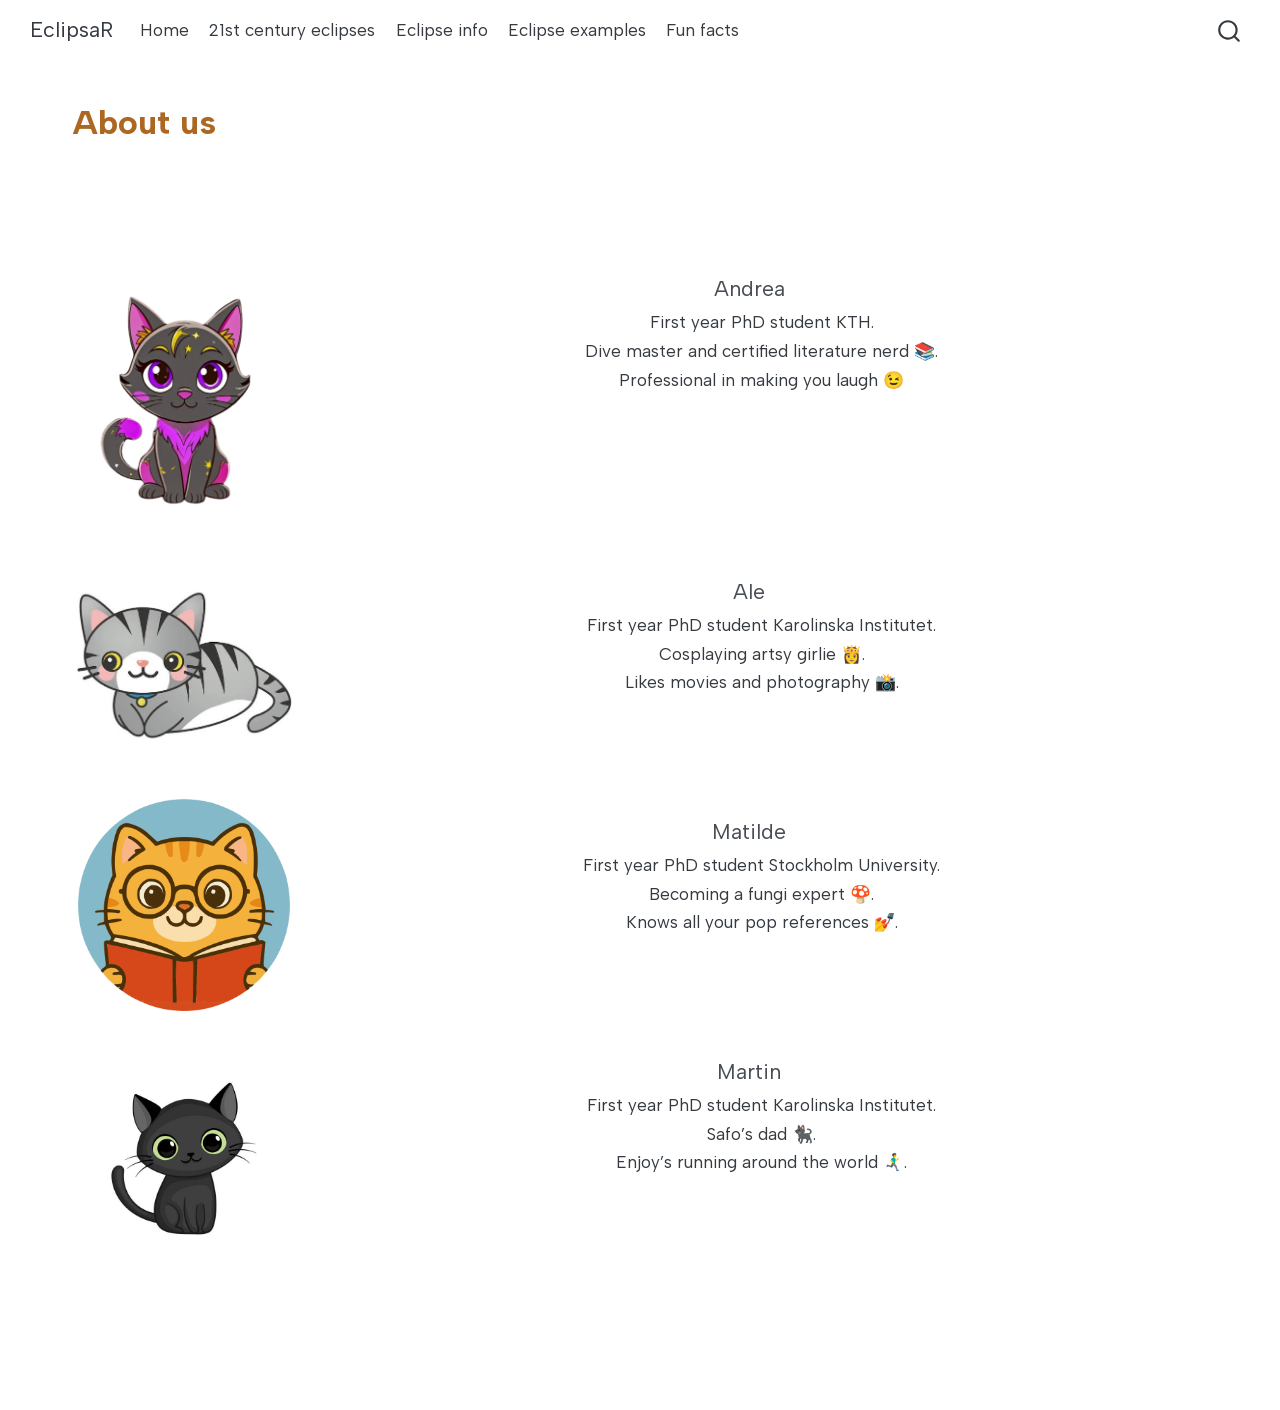
==== commit 016367ed: "Built site for gh-pages" ====
--- a/about.html
+++ b/about.html
@@ -124,12 +124,12 @@
 <span class="menu-text">Eclipse info</span></a>
   </li>  
   <li class="nav-item">
+    <a class="nav-link" href="./individual_examples.html"> 
+<span class="menu-text">Eclipse examples</span></a>
+  </li>  
+  <li class="nav-item">
     <a class="nav-link" href="./fun_facts.html"> 
 <span class="menu-text">Fun facts</span></a>
-  </li>  
-  <li class="nav-item">
-    <a class="nav-link" href="./individual_examples.html"> 
-<span class="menu-text">Eclipse examples</span></a>
   </li>  
 </ul>
           </div> <!-- /navcollapse -->
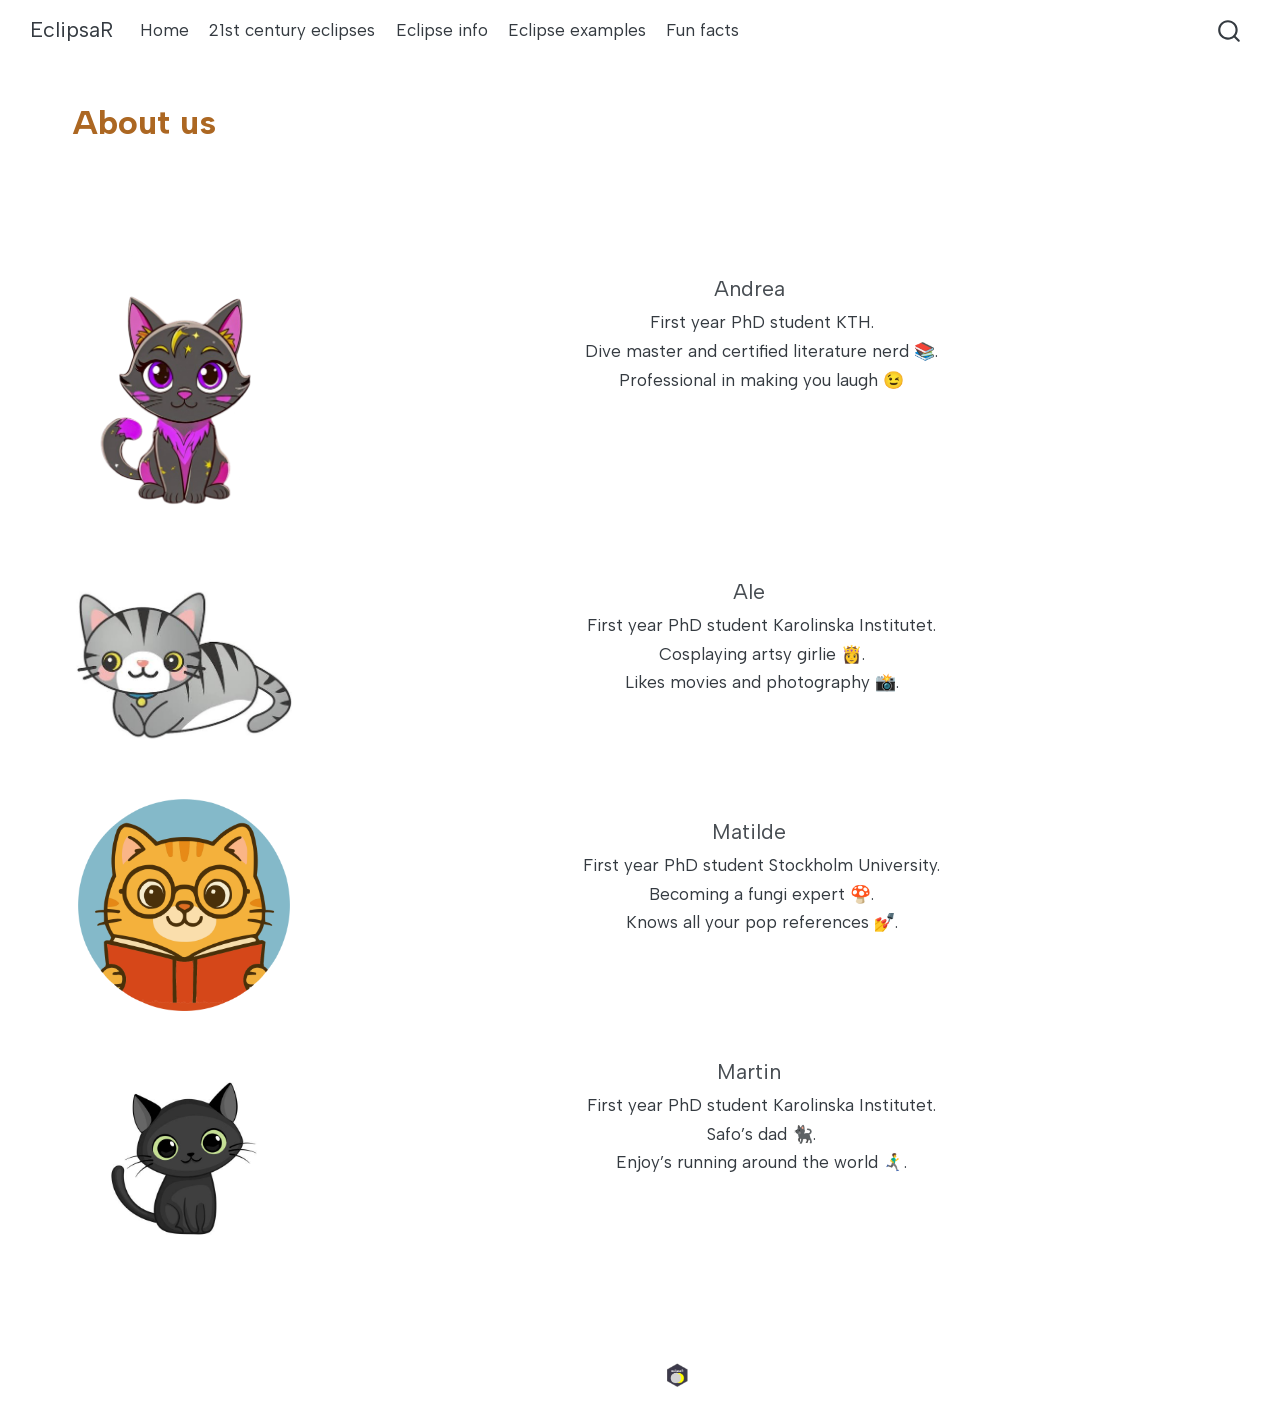
==== commit 8a358d37: "Built site for gh-pages" ====
--- a/about.html
+++ b/about.html
@@ -635,6 +635,11 @@
 <p>about us</p>
 </a>
   </li>  
+    <li class="nav-item">
+    <a class="nav-link" href="https://github.com/ma-ulloa/eclipsaR">
+<p><img src="logo/logo-sticker.png" alt="GitHub" height="24"></p>
+</a>
+  </li>  
 </ul>
     </div>
     <div class="nav-footer-right">
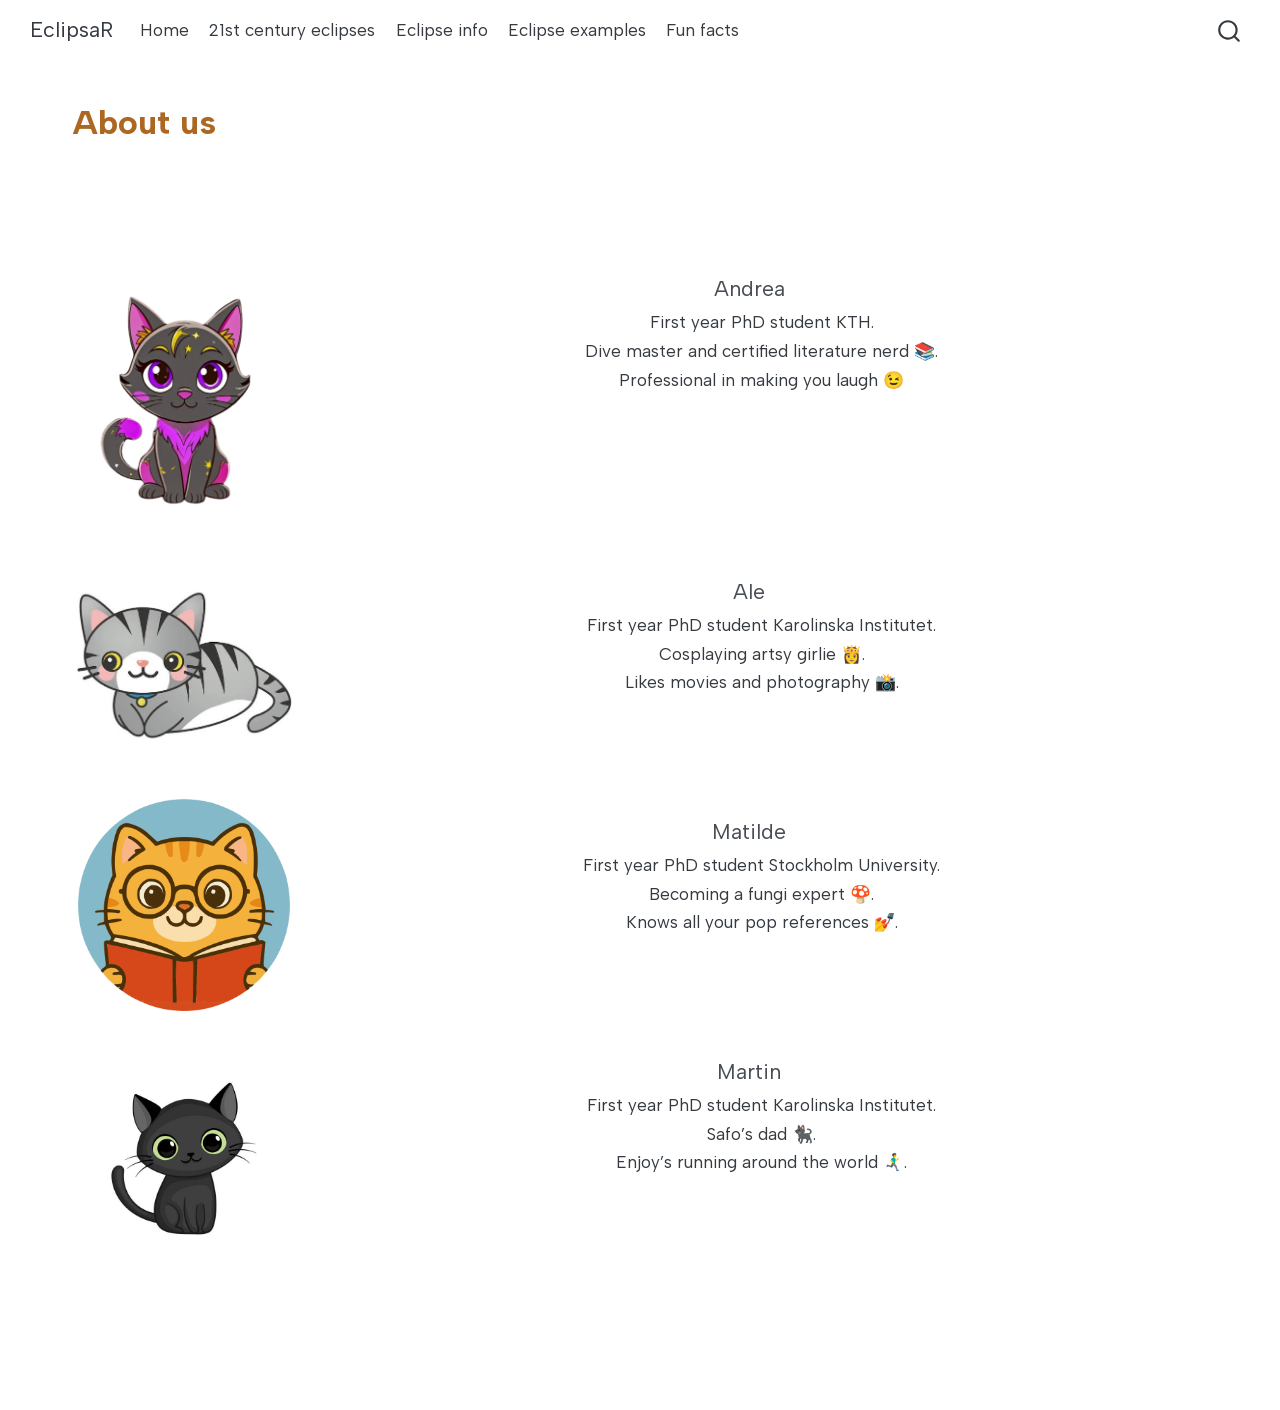
==== commit 6dac3ccc: "Built site for gh-pages" ====
--- a/about.html
+++ b/about.html
@@ -635,10 +635,11 @@
 <p>about us</p>
 </a>
   </li>  
-    <li class="nav-item">
+    <li class="nav-item compact">
     <a class="nav-link" href="https://github.com/ma-ulloa/eclipsaR">
-<p><img src="logo/logo-sticker.png" alt="GitHub" height="24"></p>
-</a>
+      <i class="bi bi-github" role="img" aria-label="GitHub">
+</i> 
+    </a>
   </li>  
 </ul>
     </div>
